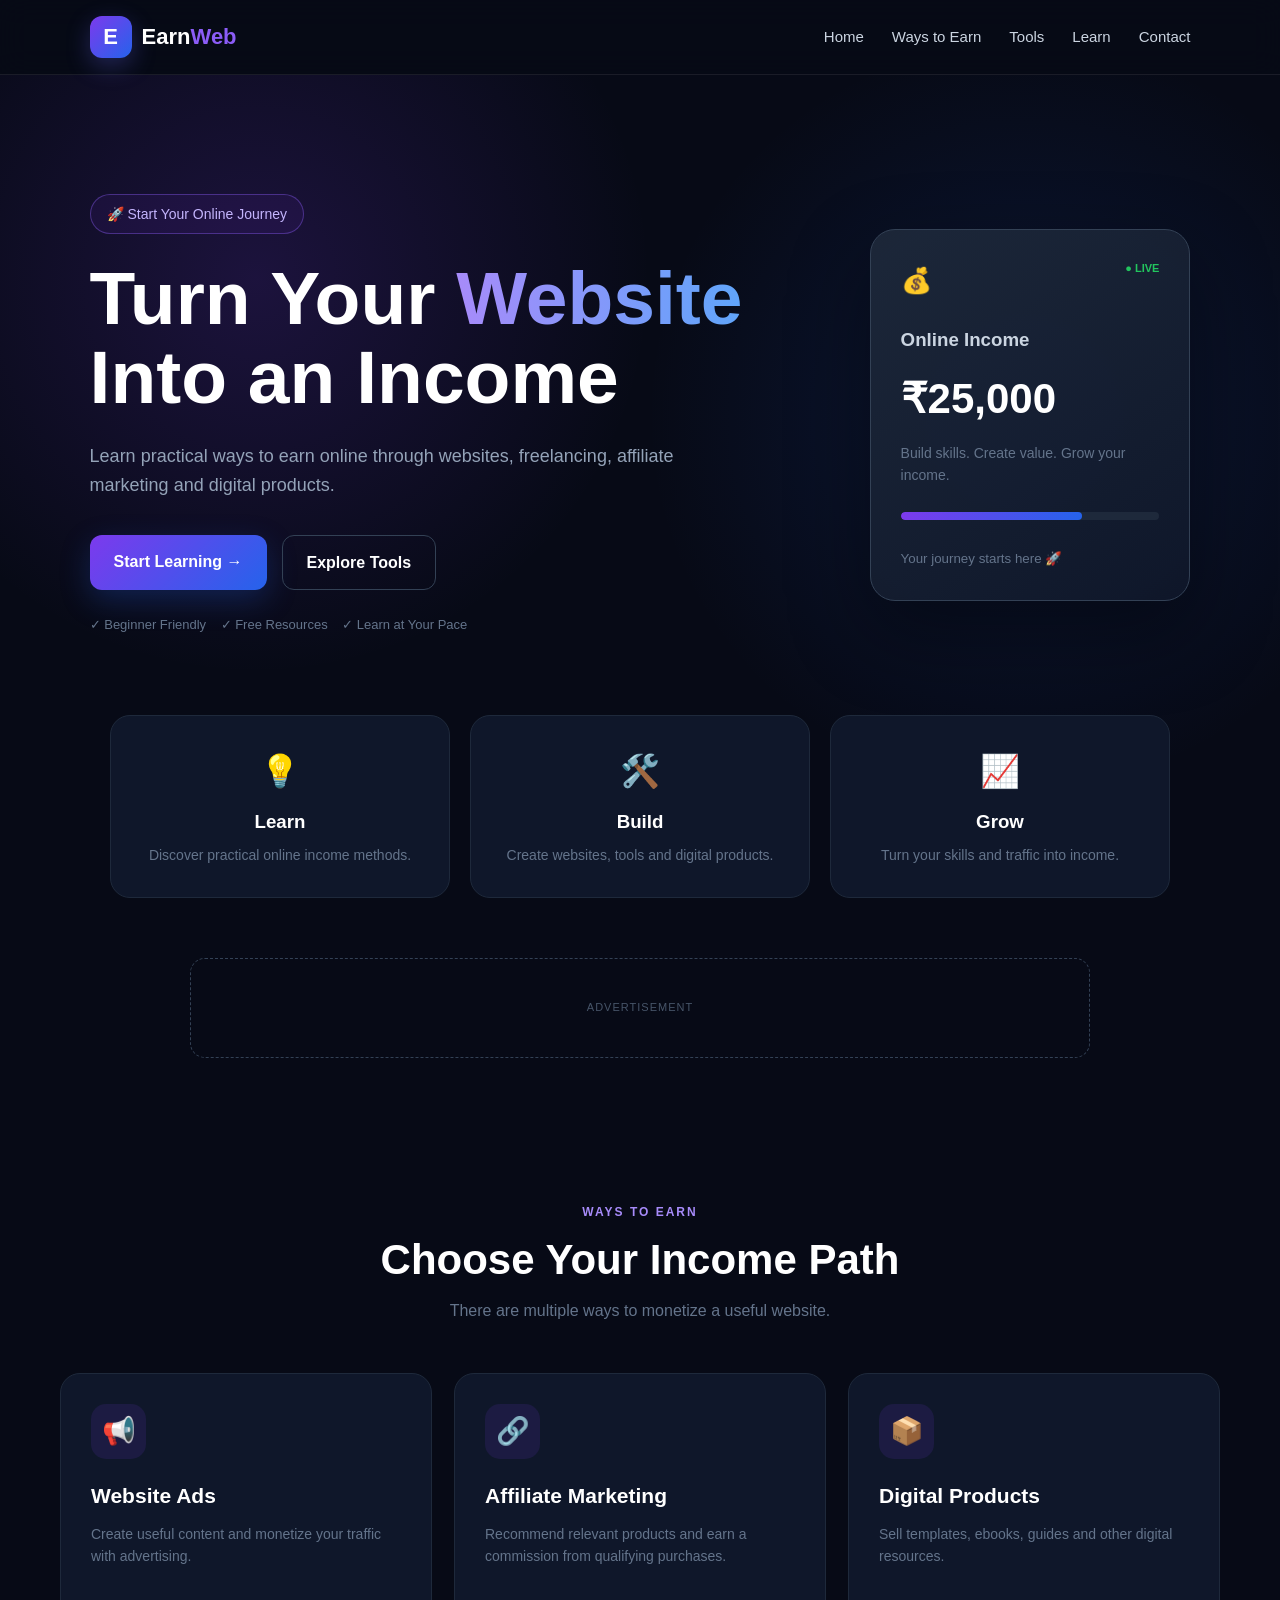
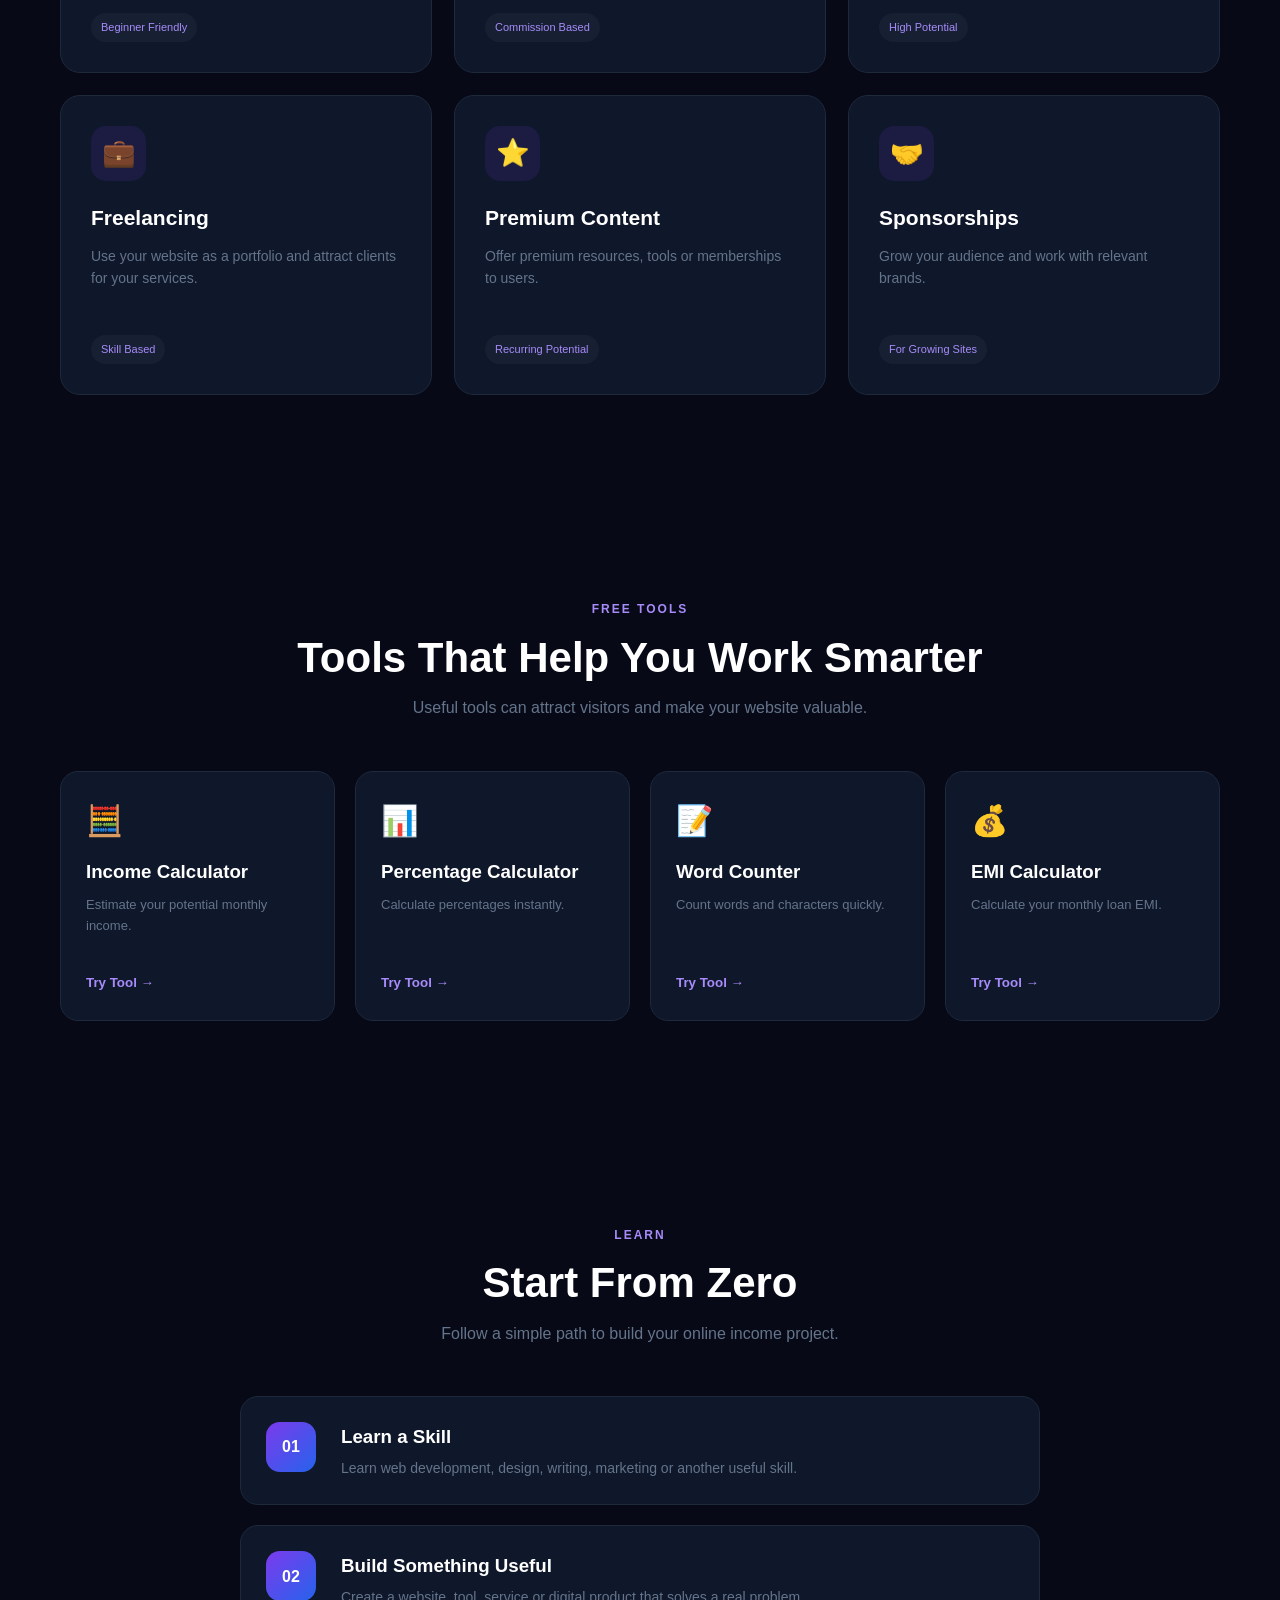
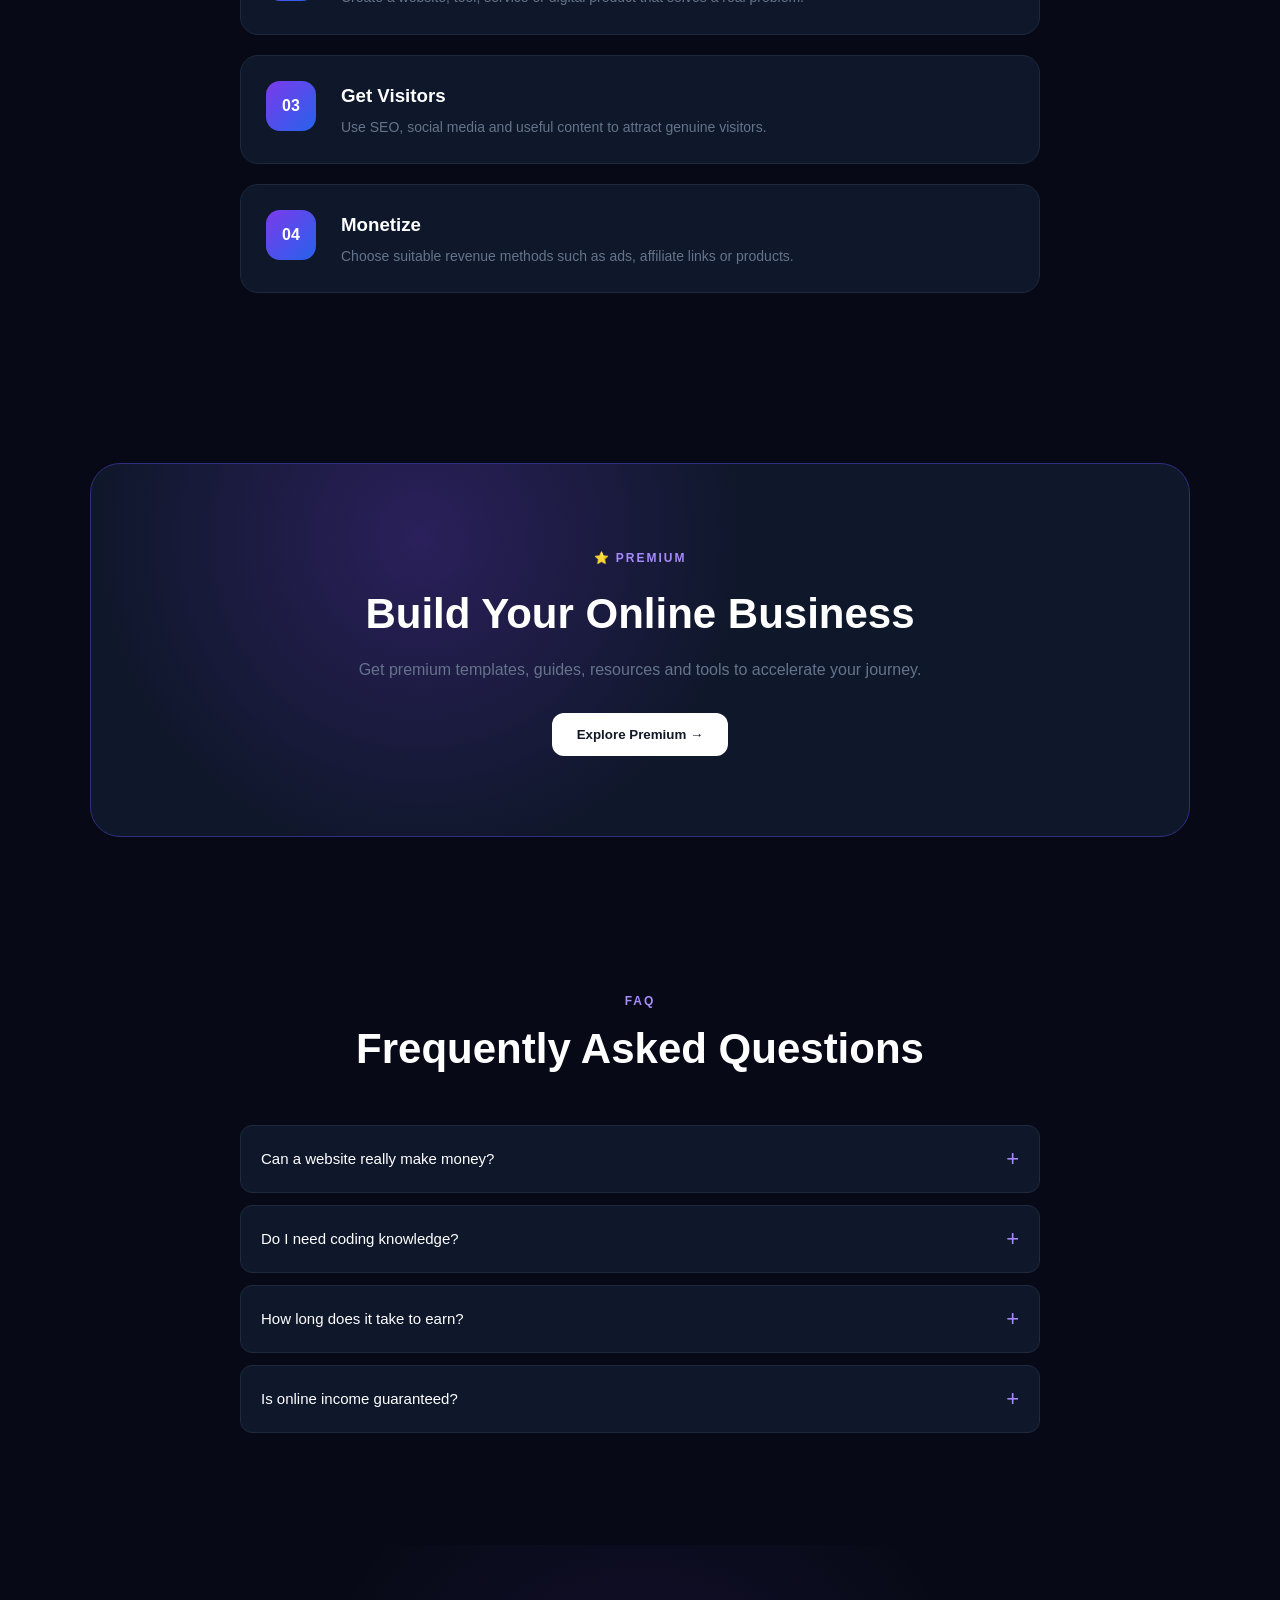
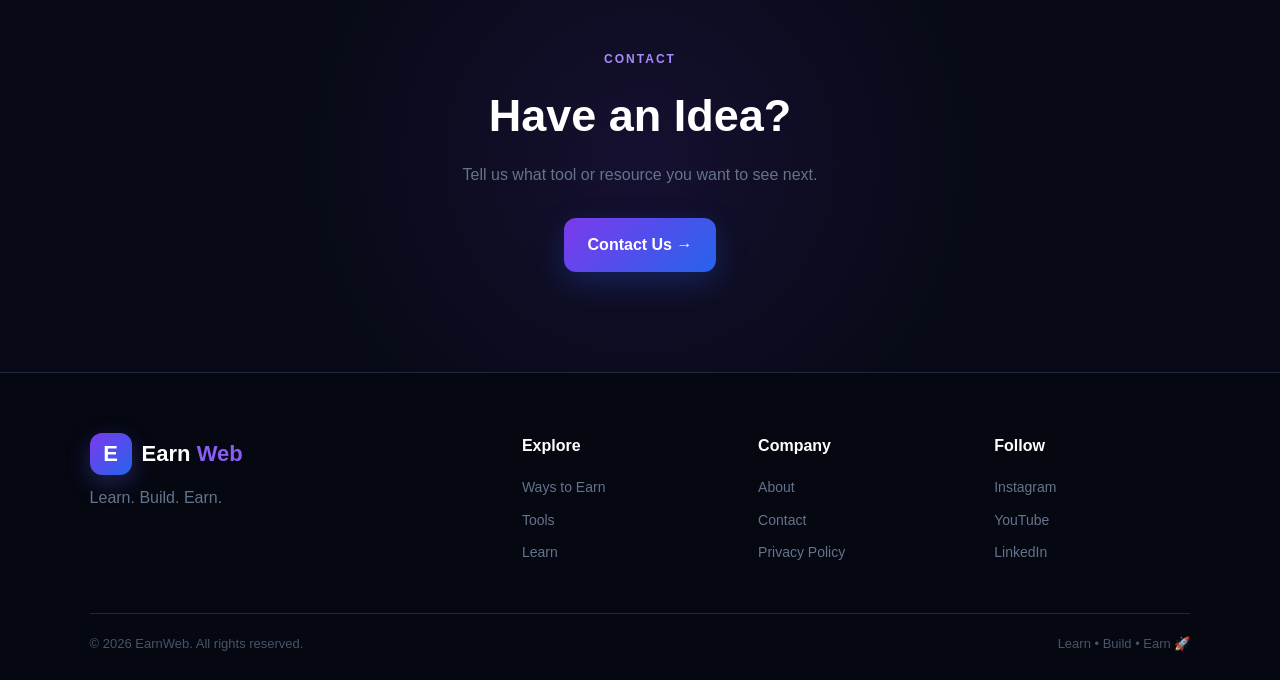
==== index.html @ 2b0bf936 "Add files via upload" ====
<!DOCTYPE html>
<html lang="en">

<head>
    <meta charset="UTF-8">

    <meta name="viewport"
          content="width=device-width, initial-scale=1.0">

    <meta name="description"
          content="EarnWeb - Learn practical ways to make money online through websites, freelancing, affiliate marketing and digital products.">

    <title>EarnWeb | Learn • Build • Earn</title>

    <link rel="stylesheet" href="style.css">
</head>

<body>

    <!-- ================= NAVBAR ================= -->

    <header class="navbar">

        <div class="logo">
            <div class="logo-icon">E</div>
            <span>Earn<span class="logo-highlight">Web</span></span>
        </div>

        <nav id="navMenu">

            <a href="#home">Home</a>
            <a href="#ways">Ways to Earn</a>
            <a href="#tools">Tools</a>
            <a href="#learn">Learn</a>
            <a href="#contact">Contact</a>

        </nav>

        <button
            class="menu-btn"
            onclick="toggleMenu()">
            ☰
        </button>

    </header>


    <!-- ================= HERO ================= -->

    <main>

        <section class="hero" id="home">

            <div class="hero-content">

                <div class="hero-badge">
                    🚀 Start Your Online Journey
                </div>

                <h1>
                    Turn Your
                    <span>Website</span>
                    Into an Income
                </h1>

                <p>
                    Learn practical ways to earn online
                    through websites, freelancing,
                    affiliate marketing and digital products.
                </p>

                <div class="hero-buttons">

                    <a
                        href="#ways"
                        class="btn btn-primary">
                        Start Learning →
                    </a>

                    <a
                        href="#tools"
                        class="btn btn-outline">
                        Explore Tools
                    </a>

                </div>

                <div class="hero-note">
                    ✓ Beginner Friendly
                    &nbsp;&nbsp;
                    ✓ Free Resources
                    &nbsp;&nbsp;
                    ✓ Learn at Your Pace
                </div>

            </div>


            <!-- HERO CARD -->

            <div class="hero-card">

                <div class="card-top">

                    <span>💰</span>

                    <span class="live">
                        ● LIVE
                    </span>

                </div>

                <h3>
                    Online Income
                </h3>

                <div class="income-number">
                    ₹<span id="incomeCounter">0</span>
                </div>

                <p>
                    Build skills. Create value.
                    Grow your income.
                </p>

                <div class="progress">

                    <div class="progress-bar"></div>

                </div>

                <small>
                    Your journey starts here 🚀
                </small>

            </div>

        </section>


        <!-- ================= STATS ================= -->

        <section class="stats">

            <div class="stat-card">

                <div class="stat-icon">💡</div>

                <h3>Learn</h3>

                <p>
                    Discover practical online
                    income methods.
                </p>

            </div>


            <div class="stat-card">

                <div class="stat-icon">🛠️</div>

                <h3>Build</h3>

                <p>
                    Create websites, tools and
                    digital products.
                </p>

            </div>


            <div class="stat-card">

                <div class="stat-icon">📈</div>

                <h3>Grow</h3>

                <p>
                    Turn your skills and traffic
                    into income.
                </p>

            </div>

        </section>


        <!-- ================= ADVERTISEMENT ================= -->

        <div class="ad-container">

            <span>ADVERTISEMENT</span>

        </div>


        <!-- ================= WAYS TO EARN ================= -->

        <section
            class="section"
            id="ways">

            <div class="section-title">

                <span>WAYS TO EARN</span>

                <h2>
                    Choose Your Income Path
                </h2>

                <p>
                    There are multiple ways to monetize
                    a useful website.
                </p>

            </div>


            <div class="earning-grid">


                <!-- ADS -->

                <article class="earning-card">

                    <div class="earning-icon">
                        📢
                    </div>

                    <h3>
                        Website Ads
                    </h3>

                    <p>
                        Create useful content and
                        monetize your traffic with
                        advertising.
                    </p>

                    <div class="earning-tag">
                        Beginner Friendly
                    </div>

                </article>


                <!-- AFFILIATE -->

                <article class="earning-card">

                    <div class="earning-icon">
                        🔗
                    </div>

                    <h3>
                        Affiliate Marketing
                    </h3>

                    <p>
                        Recommend relevant products
                        and earn a commission from
                        qualifying purchases.
                    </p>

                    <div class="earning-tag">
                        Commission Based
                    </div>

                </article>


                <!-- DIGITAL PRODUCTS -->

                <article class="earning-card">

                    <div class="earning-icon">
                        📦
                    </div>

                    <h3>
                        Digital Products
                    </h3>

                    <p>
                        Sell templates, ebooks,
                        guides and other digital
                        resources.
                    </p>

                    <div class="earning-tag">
                        High Potential
                    </div>

                </article>


                <!-- FREELANCING -->

                <article class="earning-card">

                    <div class="earning-icon">
                        💼
                    </div>

                    <h3>
                        Freelancing
                    </h3>

                    <p>
                        Use your website as a portfolio
                        and attract clients for your
                        services.
                    </p>

                    <div class="earning-tag">
                        Skill Based
                    </div>

                </article>


                <!-- PREMIUM -->

                <article class="earning-card">

                    <div class="earning-icon">
                        ⭐
                    </div>

                    <h3>
                        Premium Content
                    </h3>

                    <p>
                        Offer premium resources,
                        tools or memberships to users.
                    </p>

                    <div class="earning-tag">
                        Recurring Potential
                    </div>

                </article>


                <!-- SPONSOR -->

                <article class="earning-card">

                    <div class="earning-icon">
                        🤝
                    </div>

                    <h3>
                        Sponsorships
                    </h3>

                    <p>
                        Grow your audience and work
                        with relevant brands.
                    </p>

                    <div class="earning-tag">
                        For Growing Sites
                    </div>

                </article>

            </div>

        </section>


        <!-- ================= TOOLS ================= -->

        <section
            class="section tools-section"
            id="tools">

            <div class="section-title">

                <span>FREE TOOLS</span>

                <h2>
                    Tools That Help You Work Smarter
                </h2>

                <p>
                    Useful tools can attract visitors
                    and make your website valuable.
                </p>

            </div>


            <div class="tools-grid">


                <div class="tool-box">

                    <div>🧮</div>

                    <h3>
                        Income Calculator
                    </h3>

                    <p>
                        Estimate your potential
                        monthly income.
                    </p>

                    <button onclick="openIncomeCalculator()">
                        Try Tool →
                    </button>

                </div>


                <div class="tool-box">

                    <div>📊</div>

                    <h3>
                        Percentage Calculator
                    </h3>

                    <p>
                        Calculate percentages
                        instantly.
                    </p>

                    <button onclick="openPercentageCalculator()">
                        Try Tool →
                    </button>

                </div>


                <div class="tool-box">

                    <div>📝</div>

                    <h3>
                        Word Counter
                    </h3>

                    <p>
                        Count words and characters
                        quickly.
                    </p>

                    <button onclick="openWordCounter()">
                        Try Tool →
                    </button>

                </div>


                <div class="tool-box">

                    <div>💰</div>

                    <h3>
                        EMI Calculator
                    </h3>

                    <p>
                        Calculate your monthly
                        loan EMI.
                    </p>

                    <button onclick="openEMICalculator()">
                        Try Tool →
                    </button>

                </div>

            </div>

        </section>


        <!-- ================= LEARN ================= -->

        <section
            class="section learn-section"
            id="learn">

            <div class="section-title">

                <span>LEARN</span>

                <h2>
                    Start From Zero
                </h2>

                <p>
                    Follow a simple path to build
                    your online income project.
                </p>

            </div>


            <div class="roadmap">


                <div class="roadmap-item">

                    <div class="number">
                        01
                    </div>

                    <div>

                        <h3>
                            Learn a Skill
                        </h3>

                        <p>
                            Learn web development,
                            design, writing, marketing
                            or another useful skill.
                        </p>

                    </div>

                </div>


                <div class="roadmap-item">

                    <div class="number">
                        02
                    </div>

                    <div>

                        <h3>
                            Build Something Useful
                        </h3>

                        <p>
                            Create a website, tool,
                            service or digital product
                            that solves a real problem.
                        </p>

                    </div>

                </div>


                <div class="roadmap-item">

                    <div class="number">
                        03
                    </div>

                    <div>

                        <h3>
                            Get Visitors
                        </h3>

                        <p>
                            Use SEO, social media and
                            useful content to attract
                            genuine visitors.
                        </p>

                    </div>

                </div>


                <div class="roadmap-item">

                    <div class="number">
                        04
                    </div>

                    <div>

                        <h3>
                            Monetize
                        </h3>

                        <p>
                            Choose suitable revenue
                            methods such as ads,
                            affiliate links or products.
                        </p>

                    </div>

                </div>

            </div>

        </section>


        <!-- ================= PREMIUM ================= -->

        <section class="premium">

            <div class="premium-content">

                <span>
                    ⭐ PREMIUM
                </span>

                <h2>
                    Build Your Online Business
                </h2>

                <p>
                    Get premium templates, guides,
                    resources and tools to accelerate
                    your journey.
                </p>

                <button
                    class="premium-btn"
                    onclick="showPremiumMessage()">

                    Explore Premium →

                </button>

            </div>

        </section>


        <!-- ================= FAQ ================= -->

        <section class="section faq-section">

            <div class="section-title">

                <span>FAQ</span>

                <h2>
                    Frequently Asked Questions
                </h2>

            </div>


            <div class="faq-container">


                <div class="faq">

                    <button onclick="toggleFAQ(this)">
                        Can a website really make money?
                        <span>+</span>
                    </button>

                    <div class="faq-answer">

                        Yes. A website can generate revenue
                        through advertising, affiliate
                        marketing, digital products,
                        services and other legitimate
                        business models.

                    </div>

                </div>


                <div class="faq">

                    <button onclick="toggleFAQ(this)">
                        Do I need coding knowledge?
                        <span>+</span>
                    </button>

                    <div class="faq-answer">

                        Not always. Website builders can
                        help beginners, while learning HTML,
                        CSS and JavaScript gives you much
                        more control.

                    </div>

                </div>


                <div class="faq">

                    <button onclick="toggleFAQ(this)">
                        How long does it take to earn?
                        <span>+</span>
                    </button>

                    <div class="faq-answer">

                        There is no guaranteed timeline.
                        Building traffic, trust and useful
                        content usually takes consistent
                        effort over time.

                    </div>

                </div>


                <div class="faq">

                    <button onclick="toggleFAQ(this)">
                        Is online income guaranteed?
                        <span>+</span>
                    </button>

                    <div class="faq-answer">

                        No. Avoid websites or schemes that
                        promise guaranteed profits. Focus
                        on creating real value for users.

                    </div>

                </div>

            </div>

        </section>


        <!-- ================= CONTACT ================= -->

        <section
            class="contact-section"
            id="contact">

            <div class="contact-content">

                <span>
                    CONTACT
                </span>

                <h2>
                    Have an Idea?
                </h2>

                <p>
                    Tell us what tool or resource
                    you want to see next.
                </p>

                <a
                    href="mailto:yourmail@example.com"
                    class="btn btn-primary">

                    Contact Us →

                </a>

            </div>

        </section>

    </main>


    <!-- ================= FOOTER ================= -->

    <footer>

        <div class="footer-main">

            <div class="footer-brand">

                <div class="logo">

                    <div class="logo-icon">
                        E
                    </div>

                    <span>
                        Earn<span class="logo-highlight">
                            Web
                        </span>
                    </span>

                </div>

                <p>
                    Learn. Build. Earn.
                </p>

            </div>


            <div class="footer-column">

                <h4>Explore</h4>

                <a href="#ways">
                    Ways to Earn
                </a>

                <a href="#tools">
                    Tools
                </a>

                <a href="#learn">
                    Learn
                </a>

            </div>


            <div class="footer-column">

                <h4>Company</h4>

                <a href="#about">
                    About
                </a>

                <a href="#contact">
                    Contact
                </a>

                <a href="#">
                    Privacy Policy
                </a>

            </div>


            <div class="footer-column">

                <h4>Follow</h4>

                <a href="#">
                    Instagram
                </a>

                <a href="#">
                    YouTube
                </a>

                <a href="#">
                    LinkedIn
                </a>

            </div>

        </div>


        <div class="footer-bottom">

            <p>
                © 2026 EarnWeb. All rights reserved.
            </p>

            <p>
                Learn • Build • Earn 🚀
            </p>

        </div>

    </footer>


    <!-- ================= TOOL MODAL ================= -->

    <div
        id="toolModal"
        class="modal">

        <div class="modal-content">

            <button
                class="close-btn"
                onclick="closeTool()">
                ×
            </button>

            <div id="modalContent"></div>

        </div>

    </div>


    <script src="script.js"></script>

</body>

</html>
---- style.css ----
* {
    margin: 0;
    padding: 0;
    box-sizing: border-box;
}

html {
    scroll-behavior: smooth;
}

body {
    font-family: Arial, Helvetica, sans-serif;
    background: #070a16;
    color: #ffffff;
    line-height: 1.6;
}

/* ================= NAVBAR ================= */

.navbar {
    position: sticky;
    top: 0;
    z-index: 1000;

    display: flex;
    align-items: center;
    justify-content: space-between;

    padding: 16px 7%;

    background: rgba(7, 10, 22, 0.9);
    backdrop-filter: blur(15px);

    border-bottom: 1px solid rgba(255, 255, 255, 0.08);
}

.logo {
    display: flex;
    align-items: center;
    gap: 10px;

    font-size: 22px;
    font-weight: 700;
}

.logo-icon {
    width: 42px;
    height: 42px;

    display: flex;
    align-items: center;
    justify-content: center;

    border-radius: 12px;

    background: linear-gradient(
        135deg,
        #7c3aed,
        #2563eb
    );

    box-shadow: 0 8px 25px rgba(99, 102, 241, 0.3);
}

.logo-highlight {
    color: #8b5cf6;
}

.navbar nav {
    display: flex;
    gap: 28px;
}

.navbar nav a {
    color: #cbd5e1;
    text-decoration: none;
    font-size: 15px;

    transition: 0.3s;
}

.navbar nav a:hover {
    color: #ffffff;
}

.menu-btn {
    display: none;

    border: none;
    background: none;

    color: white;
    font-size: 26px;

    cursor: pointer;
}


/* ================= HERO ================= */

.hero {
    min-height: 680px;

    padding: 90px 7%;

    display: flex;
    align-items: center;
    justify-content: center;

    gap: 80px;

    background:
        radial-gradient(
            circle at 20% 30%,
            rgba(124, 58, 237, 0.18),
            transparent 35%
        ),
        radial-gradient(
            circle at 80% 50%,
            rgba(37, 99, 235, 0.15),
            transparent 35%
        );
}

.hero-content {
    max-width: 700px;
}

.hero-badge {
    display: inline-block;

    padding: 8px 16px;

    border-radius: 30px;

    border: 1px solid rgba(139, 92, 246, 0.4);

    background: rgba(124, 58, 237, 0.08);

    color: #c4b5fd;

    font-size: 14px;

    margin-bottom: 25px;
}

.hero h1 {
    font-size: clamp(45px, 6vw, 75px);

    line-height: 1.05;

    margin-bottom: 25px;
}

.hero h1 span {
    background: linear-gradient(
        90deg,
        #a78bfa,
        #60a5fa
    );

    -webkit-background-clip: text;
    -webkit-text-fill-color: transparent;
}

.hero p {
    color: #94a3b8;

    font-size: 18px;

    max-width: 620px;
}

.hero-buttons {
    display: flex;

    gap: 15px;

    margin-top: 35px;

    flex-wrap: wrap;
}

.btn {
    display: inline-block;

    padding: 14px 24px;

    border-radius: 12px;

    text-decoration: none;

    font-weight: 700;

    transition: 0.3s;
}

.btn-primary {
    color: white;

    background: linear-gradient(
        135deg,
        #7c3aed,
        #2563eb
    );

    box-shadow:
        0 10px 30px rgba(37, 99, 235, 0.25);
}

.btn-primary:hover {
    transform: translateY(-3px);
}

.btn-outline {
    color: white;

    border: 1px solid #334155;
}

.btn-outline:hover {
    background: #111827;

    transform: translateY(-3px);
}

.hero-note {
    margin-top: 25px;

    color: #64748b;

    font-size: 13px;
}


/* ================= HERO CARD ================= */

.hero-card {
    width: 340px;

    padding: 30px;

    border-radius: 25px;

    background:
        linear-gradient(
            145deg,
            rgba(30, 41, 59, 0.9),
            rgba(15, 23, 42, 0.9)
        );

    border: 1px solid #334155;

    box-shadow:
        0 30px 80px rgba(0, 0, 0, 0.4);

    animation: floating 4s ease-in-out infinite;
}

@keyframes floating {

    0% {
        transform: translateY(0);
    }

    50% {
        transform: translateY(-12px);
    }

    100% {
        transform: translateY(0);
    }
}

.card-top {
    display: flex;
    justify-content: space-between;

    font-size: 25px;
}

.live {
    color: #22c55e;

    font-size: 11px;

    font-weight: bold;
}

.hero-card h3 {
    margin-top: 25px;

    color: #cbd5e1;
}

.income-number {
    font-size: 42px;

    font-weight: 800;

    margin: 10px 0;
}

.hero-card p {
    color: #64748b;

    font-size: 14px;
}

.progress {
    height: 8px;

    margin: 25px 0;

    border-radius: 20px;

    background: #1e293b;

    overflow: hidden;
}

.progress-bar {
    width: 70%;

    height: 100%;

    border-radius: 20px;

    background: linear-gradient(
        90deg,
        #7c3aed,
        #2563eb
    );
}

.hero-card small {
    color: #64748b;
}


/* ================= STATS ================= */

.stats {
    max-width: 1100px;

    margin: -40px auto 60px;

    padding: 0 20px;

    display: grid;

    grid-template-columns:
        repeat(3, 1fr);

    gap: 20px;
}

.stat-card {
    padding: 30px;

    text-align: center;

    background: #0f172a;

    border: 1px solid #1e293b;

    border-radius: 20px;

    transition: 0.3s;
}

.stat-card:hover {
    transform: translateY(-6px);

    border-color: #6366f1;
}

.stat-icon {
    font-size: 32px;

    margin-bottom: 10px;
}

.stat-card h3 {
    margin-bottom: 7px;
}

.stat-card p {
    color: #64748b;

    font-size: 14px;
}


/* ================= AD ================= */

.ad-container {
    max-width: 900px;

    height: 100px;

    margin: 40px auto;

    display: flex;

    align-items: center;
    justify-content: center;

    border: 1px dashed #334155;

    border-radius: 15px;

    color: #475569;

    font-size: 11px;

    letter-spacing: 1px;
}


/* ================= SECTION ================= */

.section {
    max-width: 1200px;

    margin: auto;

    padding: 100px 20px;
}

.section-title {
    text-align: center;

    max-width: 700px;

    margin: 0 auto 50px;
}

.section-title > span {
    color: #a78bfa;

    font-size: 12px;

    font-weight: bold;

    letter-spacing: 2px;
}

.section-title h2 {
    font-size: 42px;

    line-height: 1.2;

    margin: 12px 0;
}

.section-title p {
    color: #64748b;
}


/* ================= EARNING CARDS ================= */

.earning-grid {
    display: grid;

    grid-template-columns:
        repeat(3, 1fr);

    gap: 22px;
}

.earning-card {
    padding: 30px;

    border-radius: 20px;

    background: #0f172a;

    border: 1px solid #1e293b;

    transition: 0.35s;
}

.earning-card:hover {
    transform: translateY(-8px);

    border-color: #6366f1;

    box-shadow:
        0 20px 50px rgba(0, 0, 0, 0.3);
}

.earning-icon {
    width: 55px;
    height: 55px;

    display: flex;
    align-items: center;
    justify-content: center;

    border-radius: 15px;

    background: rgba(124, 58, 237, 0.12);

    font-size: 27px;

    margin-bottom: 20px;
}

.earning-card h3 {
    font-size: 21px;

    margin-bottom: 10px;
}

.earning-card p {
    color: #64748b;

    font-size: 14px;

    min-height: 75px;
}

.earning-tag {
    display: inline-block;

    padding: 6px 10px;

    border-radius: 20px;

    background: #172033;

    color: #a78bfa;

    font-size: 11px;

    margin-top: 15px;
}


/* ================= TOOLS ================= */

.tools-section {
    max-width: 1200px;
}

.tools-grid {
    display: grid;

    grid-template-columns:
        repeat(4, 1fr);

    gap: 20px;
}

.tool-box {
    padding: 25px;

    background: #0f172a;

    border: 1px solid #1e293b;

    border-radius: 18px;

    transition: 0.3s;
}

.tool-box:hover {
    transform: translateY(-6px);

    border-color: #6366f1;
}

.tool-box > div {
    font-size: 30px;

    margin-bottom: 12px;
}

.tool-box h3 {
    margin-bottom: 8px;
}

.tool-box p {
    color: #64748b;

    font-size: 13px;

    min-height: 65px;
}

.tool-box button {
    margin-top: 15px;

    border: none;

    background: none;

    color: #a78bfa;

    font-weight: bold;

    cursor: pointer;
}


/* ================= ROADMAP ================= */

.roadmap {
    max-width: 800px;

    margin: auto;
}

.roadmap-item {
    display: flex;

    gap: 25px;

    padding: 25px;

    margin-bottom: 20px;

    border-radius: 18px;

    background: #0f172a;

    border: 1px solid #1e293b;
}

.number {
    min-width: 50px;
    height: 50px;

    display: flex;

    align-items: center;
    justify-content: center;

    border-radius: 14px;

    background: linear-gradient(
        135deg,
        #7c3aed,
        #2563eb
    );

    font-weight: bold;
}

.roadmap-item h3 {
    margin-bottom: 5px;
}

.roadmap-item p {
    color: #64748b;

    font-size: 14px;
}


/* ================= PREMIUM ================= */

.premium {
    max-width: 1100px;

    margin: 50px auto;

    padding: 80px 30px;

    text-align: center;

    border-radius: 30px;

    background:
        radial-gradient(
            circle at 30% 20%,
            rgba(124, 58, 237, 0.25),
            transparent 40%
        ),
        #0f172a;

    border: 1px solid #312e81;
}

.premium-content > span {
    color: #a78bfa;

    font-size: 12px;

    font-weight: bold;

    letter-spacing: 2px;
}

.premium h2 {
    font-size: 42px;

    margin: 10px 0;
}

.premium p {
    max-width: 650px;

    margin: auto;

    color: #64748b;
}

.premium-btn {
    margin-top: 30px;

    padding: 14px 25px;

    border: none;

    border-radius: 12px;

    background: white;

    color: #111827;

    font-weight: bold;

    cursor: pointer;

    transition: 0.3s;
}

.premium-btn:hover {
    transform: translateY(-3px);
}


/* ================= FAQ ================= */

.faq-container {
    max-width: 800px;

    margin: auto;
}

.faq {
    margin-bottom: 12px;

    border-radius: 12px;

    overflow: hidden;

    border: 1px solid #1e293b;

    background: #0f172a;
}

.faq button {
    width: 100%;

    padding: 20px;

    display: flex;

    justify-content: space-between;

    align-items: center;

    border: none;

    background: none;

    color: white;

    text-align: left;

    font-size: 15px;

    cursor: pointer;
}

.faq button span {
    font-size: 22px;

    color: #a78bfa;
}

.faq-answer {
    display: none;

    padding: 0 20px 20px;

    color: #64748b;

    font-size: 14px;
}

.faq.open .faq-answer {
    display: block;
}


/* ================= CONTACT ================= */

.contact-section {
    padding: 100px 20px;

    text-align: center;

    background:
        radial-gradient(
            circle at center,
            rgba(124, 58, 237, 0.12),
            transparent 50%
        );
}

.contact-content {
    max-width: 650px;

    margin: auto;
}

.contact-content > span {
    color: #a78bfa;

    font-size: 12px;

    font-weight: bold;

    letter-spacing: 2px;
}

.contact-content h2 {
    font-size: 45px;

    margin: 10px 0;
}

.contact-content p {
    color: #64748b;

    margin-bottom: 30px;
}


/* ================= FOOTER ================= */

footer {
    padding: 60px 7% 25px;

    border-top: 1px solid #1e293b;

    background: #050711;
}

.footer-main {
    display: grid;

    grid-template-columns:
        2fr 1fr 1fr 1fr;

    gap: 40px;

    max-width: 1200px;

    margin: auto;
}

.footer-brand p {
    color: #64748b;

    margin-top: 10px;
}

.footer-column {
    display: flex;

    flex-direction: column;

    gap: 10px;
}

.footer-column h4 {
    margin-bottom: 8px;
}

.footer-column a {
    color: #64748b;

    text-decoration: none;

    font-size: 14px;

    transition: 0.3s;
}

.footer-column a:hover {
    color: white;
}

.footer-bottom {
    max-width: 1200px;

    margin: 50px auto 0;

    padding-top: 20px;

    border-top: 1px solid #1e293b;

    display: flex;

    justify-content: space-between;

    color: #475569;

    font-size: 13px;
}


/* ================= MODAL ================= */

.modal {
    display: none;

    position: fixed;

    inset: 0;

    z-index: 2000;

    align-items: center;

    justify-content: center;

    padding: 20px;

    background: rgba(0, 0, 0, 0.8);
}

.modal-content {
    position: relative;

    width: 100%;

    max-width: 500px;

    padding: 35px;

    border-radius: 22px;

    background: #0f172a;

    border: 1px solid #334155;
}

.close-btn {
    position: absolute;

    top: 12px;
    right: 18px;

    border: none;

    background: none;

    color: white;

    font-size: 30px;

    cursor: pointer;
}

.modal-content input,
.modal-content textarea {
    width: 100%;

    padding: 13px;

    margin: 8px 0 15px;

    border-radius: 10px;

    border: 1px solid #334155;

    background: #070a16;

    color: white;

    outline: none;
}

.modal-content button.action {
    width: 100%;

    padding: 13px;

    border: none;

    border-radius: 10px;

    background: linear-gradient(
        135deg,
        #7c3aed,
        #2563eb
    );

    color: white;

    font-weight: bold;

    cursor: pointer;
}

.result {
    margin-top: 20px;

    padding: 15px;

    border-radius: 12px;

    background: #070a16;

    color: #c4b5fd;
}


/* ================= RESPONSIVE ================= */

@media (max-width: 1000px) {

    .hero {
        flex-direction: column;

        text-align: center;
    }

    .hero-content {
        max-width: 800px;
    }

    .hero p {
        margin: auto;
    }

    .hero-buttons {
        justify-content: center;
    }

    .tools-grid {
        grid-template-columns:
            repeat(2, 1fr);
    }

    .earning-grid {
        grid-template-columns:
            repeat(2, 1fr);
    }
}


@media (max-width: 700px) {

    .navbar {
        padding: 14px 5%;
    }

    .navbar nav {
        display: none;

        position: absolute;

        top: 72px;
        left: 0;

        width: 100%;

        padding: 20px;

        flex-direction: column;

        text-align: center;

        background: #070a16;

        border-bottom: 1px solid #1e293b;
    }

    .navbar nav.active {
        display: flex;
    }

    .menu-btn {
        display: block;
    }

    .hero {
        padding: 70px 20px;

        gap: 50px;
    }

    .hero-card {
        width: 100%;

        max-width: 350px;
    }

    .stats {
        grid-template-columns: 1fr;

        margin-top: 20px;
    }

    .earning-grid {
        grid-template-columns: 1fr;
    }

    .tools-grid {
        grid-template-columns: 1fr;
    }

    .section-title h2 {
        font-size: 32px;
    }

    .premium {
        margin: 30px 20px;

        padding: 60px 20px;
    }

    .premium h2 {
        font-size: 32px;
    }

    .contact-content h2 {
        font-size: 36px;
    }

    .footer-main {
        grid-template-columns: 1fr 1fr;
    }

    .footer-bottom {
        flex-direction: column;

        gap: 10px;

        text-align: center;
    }
}


@media (max-width: 450px) {

    .footer-main {
        grid-template-columns: 1fr;
    }

    .hero h1 {
        font-size: 44px;
    }

    .hero-note {
        line-height: 2;
    }

}
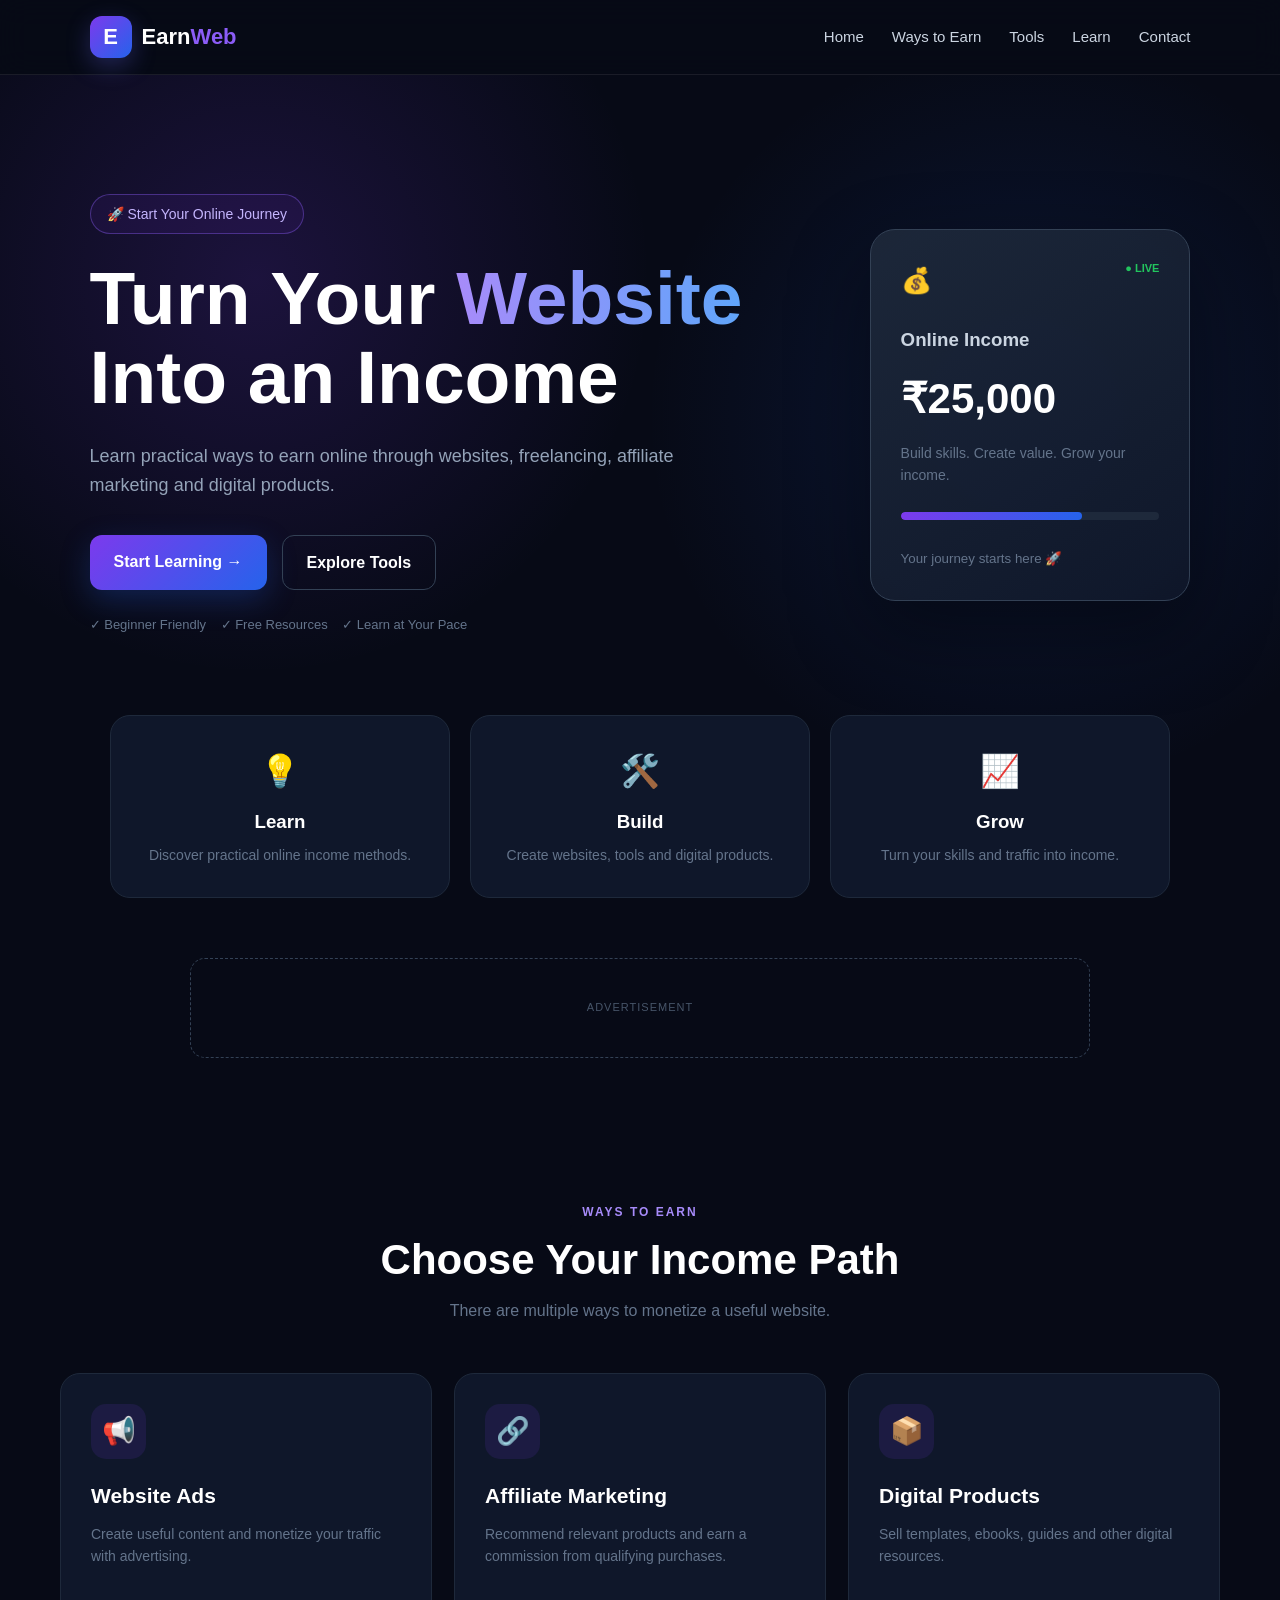
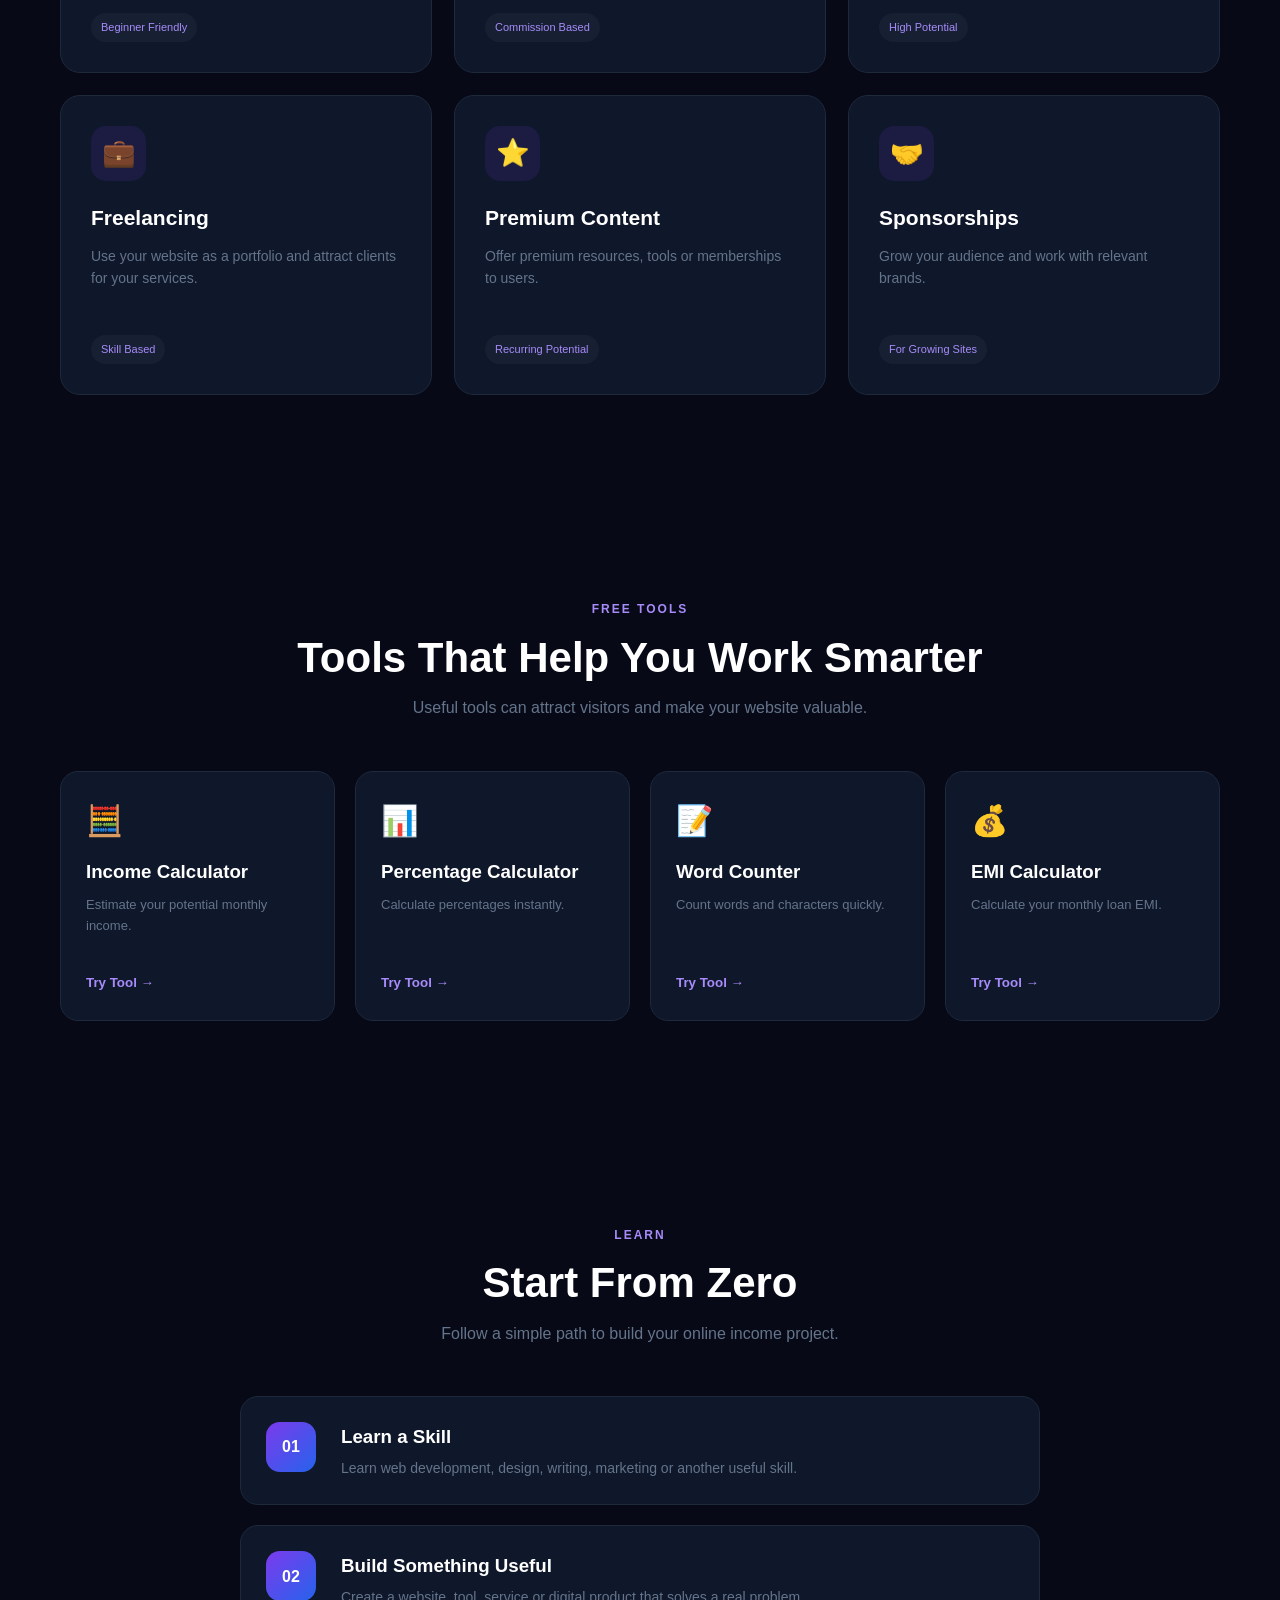
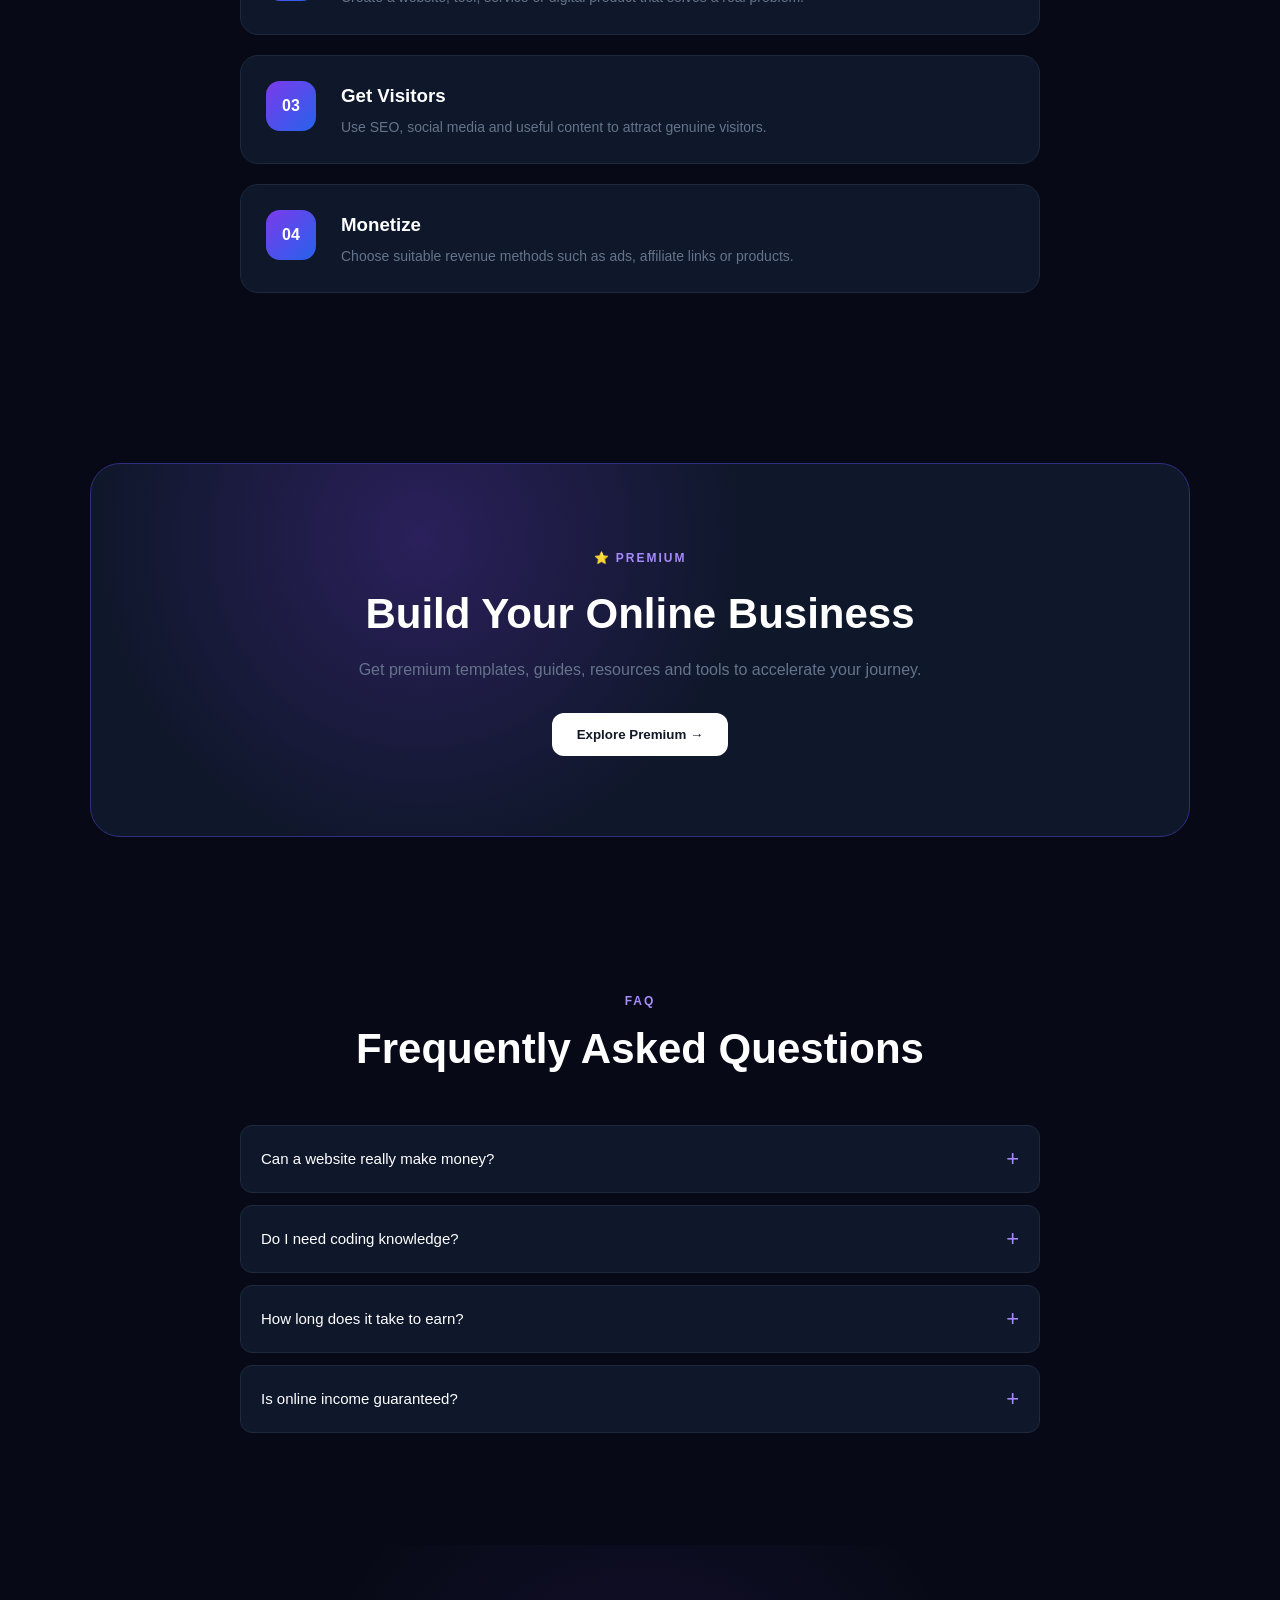
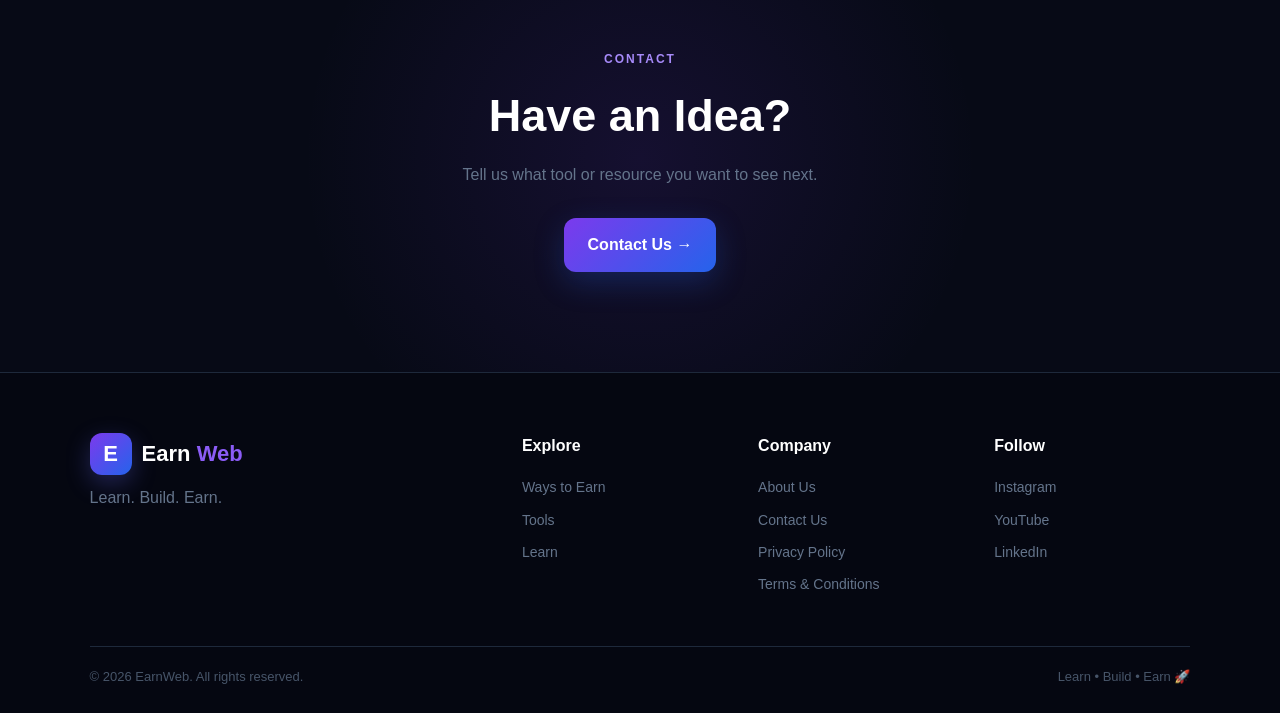
==== commit 7410806b: "Update index.html" ====
--- a/index.html
+++ b/index.html
@@ -1,7 +1,19 @@
 <!DOCTYPE html>
 <html lang="en">
 
-<head>
+<head><title>EarnWeb - Learn, Build & Earn Online</title>
+<meta name="google-site-verification" content="ImOWUrYf6r80Xmu34FPFIQUb2kxXgEDxqyUUiKmwlkU" />
+
+<meta name="description"
+      content="Learn practical ways to earn online through websites, freelancing, affiliate marketing, digital products and useful tools.">
+
+<meta name="keywords"
+      content="make money online, website earning, freelancing, affiliate marketing, digital products, online income">
+
+<meta name="robots" content="index, follow">
+
+<meta name="viewport"
+      content="width=device-width, initial-scale=1.0">
     <meta charset="UTF-8">
 
     <meta name="viewport"
@@ -817,24 +829,27 @@
             </div>
 
 
-            <div class="footer-column">
-
-                <h4>Company</h4>
-
-                <a href="#about">
-                    About
-                </a>
-
-                <a href="#contact">
-                    Contact
-                </a>
-
-                <a href="#">
-                    Privacy Policy
-                </a>
-
-            </div>
-
+           <div class="footer-column">
+
+    <h4>Company</h4>
+
+    <a href="about.html">
+        About Us
+    </a>
+
+    <a href="contact.html">
+        Contact Us
+    </a>
+
+    <a href="privacy.html">
+        Privacy Policy
+    </a>
+
+    <a href="terms.html">
+        Terms & Conditions
+    </a>
+
+</div>
 
             <div class="footer-column">
 
@@ -897,4 +912,4 @@
 
 </body>
 
-</html>+</html>
